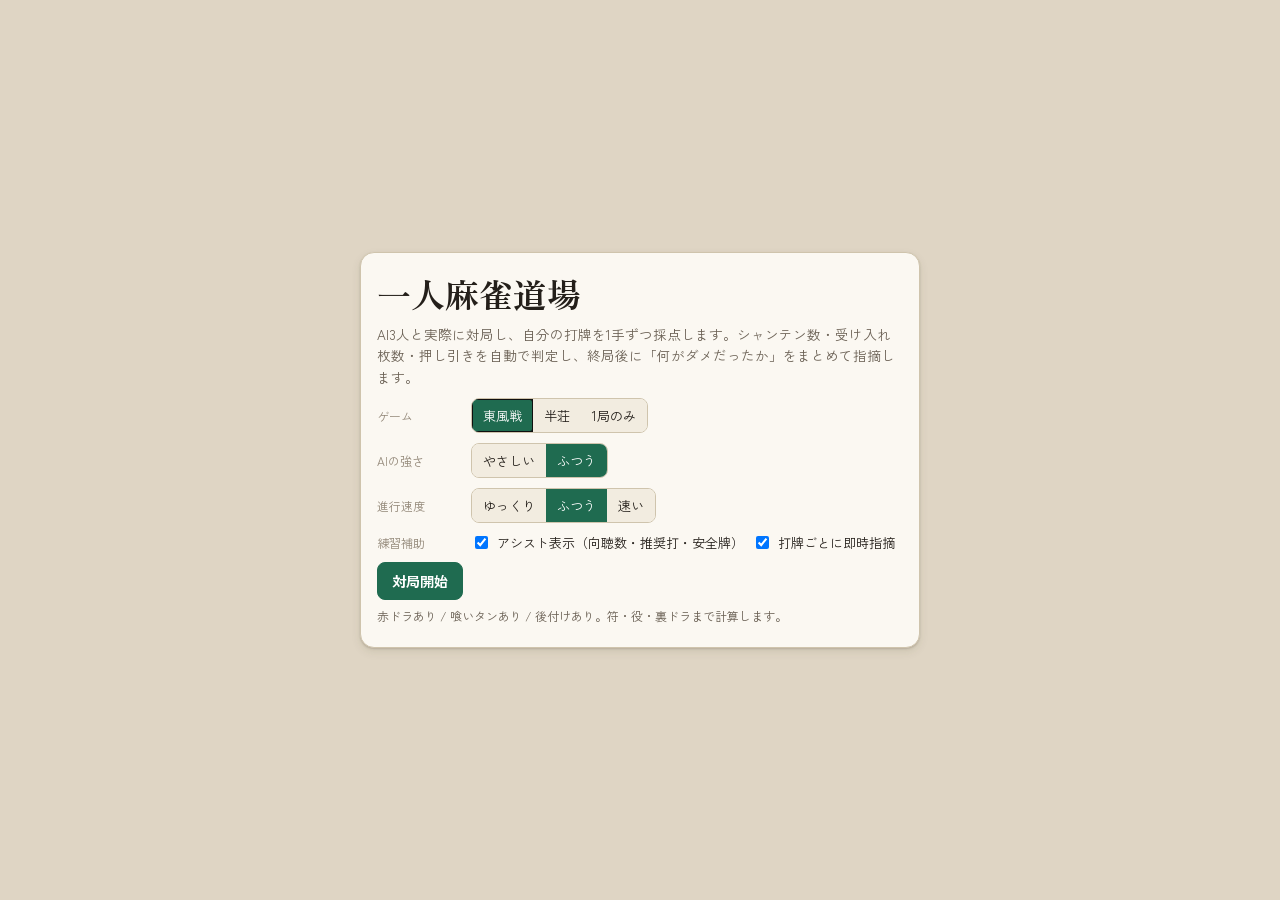
==== local.html @ 5843764d "一人麻雀道場: AI対局+打牌検討アプリを追加 AI3人と四人麻雀を打ち、1手ごとに打牌を採点して終局後に指摘する練習アプリ。  エンジン - src/core.js: シャンテン数(スート別分解表の" ====
<!doctype html>
<html lang="ja">
<head>
<meta charset="utf-8">
<meta name="viewport" content="width=device-width,initial-scale=1,viewport-fit=cover">
<style>:root{color-scheme:light;padding-top:env(safe-area-inset-top,0px);padding-bottom:env(safe-area-inset-bottom,0px)}body{margin:0;font-family:system-ui;font-size:14px}img{max-width:100%}[hidden]{display:none!important}</style>
<title>一人麻雀道場</title>
<meta name="claude:viewport-fit-sides" content="cover">
<link rel="preconnect" href="https://fonts.gstatic.com" crossorigin>
<link rel="stylesheet" href="https://fonts.googleapis.com/css2?family=Zen+Old+Mincho:wght@500;600;700&family=Zen+Kaku+Gothic+New:wght@400;500;700&display=swap">
<link rel="stylesheet" href="style.css">
</head>
<body>

<div id="app"></div>

<script src="src/core.js"></script>
<script src="src/score.js"></script>
<script src="src/game.js"></script>
<script src="src/ai.js"></script>
<script src="src/review.js"></script>
<script src="ui.js"></script>
</body>
</html>
---- style.css ----
/* レイアウト: 上から 情報バー / 他家3人の河 / 自分の河 / 手牌 / 操作バー。検討画面は全面オーバーレイ */
:root {
  --bg: #e7dfd1;           /* 白木の卓 */
  --bg-2: #ddd3c1;
  --surface: #fbf8f2;
  --surface-2: #f2ece0;
  --line: #cfc4ad;
  --ink: #241f1a;
  --ink-2: #6a6054;
  --ink-3: #94897a;
  --accent: #1f6b50;       /* 深緑 */
  --accent-soft: #d8e8e0;
  --riichi: #b5302a;       /* 朱 */
  --gold: #9a6d22;
  --warn: #c08a1e;
  --tile-face: #fbf7ec;
  --tile-face-2: #eee7d6;
  --tile-edge: #cdc3ab;
  --tile-ink: #2a2622;
  --tile-pin: #1c5b86;
  --tile-sou: #1f6b50;
  --tile-red: #c0392b;
  --back: #2a6b56;
  --back-2: #1d5343;
  --shadow: 0 1px 2px rgba(60, 48, 30, .18), 0 4px 10px rgba(60, 48, 30, .1);
  --font-display: "Zen Old Mincho", "Hiragino Mincho ProN", "Yu Mincho", serif;
  --font-body: "Zen Kaku Gothic New", "Hiragino Sans", "Noto Sans JP", system-ui, sans-serif;
  --r: 10px;
}

@media (prefers-color-scheme: dark) {
  :root:not([data-theme="light"]) {
    --bg: #0f1f1a;         /* 緑の羅紗 */
    --bg-2: #0a1713;
    --surface: #17302a;
    --surface-2: #1e3a33;
    --line: #2d4d44;
    --ink: #ece7dc;
    --ink-2: #a8b5ad;
    --ink-3: #7d8c84;
    --accent: #58c197;
    --accent-soft: #1d4438;
    --riichi: #ef6a5c;
    --gold: #d8a85c;
    --warn: #e0b154;
    --tile-face: #f4efe2;
    --tile-face-2: #e2dac6;
    --tile-edge: #b5ac96;
    --back: #2c7a61;
    --back-2: #1b4d3e;
    --shadow: 0 1px 2px rgba(0, 0, 0, .35), 0 6px 14px rgba(0, 0, 0, .25);
    color-scheme: dark;
  }
}
:root[data-theme="dark"] {
  --bg: #0f1f1a;
  --bg-2: #0a1713;
  --surface: #17302a;
  --surface-2: #1e3a33;
  --line: #2d4d44;
  --ink: #ece7dc;
  --ink-2: #a8b5ad;
  --ink-3: #7d8c84;
  --accent: #58c197;
  --accent-soft: #1d4438;
  --riichi: #ef6a5c;
  --gold: #d8a85c;
  --warn: #e0b154;
  --tile-face: #f4efe2;
  --tile-face-2: #e2dac6;
  --tile-edge: #b5ac96;
  --back: #2c7a61;
  --back-2: #1b4d3e;
  --shadow: 0 1px 2px rgba(0, 0, 0, .35), 0 6px 14px rgba(0, 0, 0, .25);
  color-scheme: dark;
}

* { box-sizing: border-box; }
html, body { height: 100%; }
body {
  margin: 0;
  background: var(--bg);
  color: var(--ink);
  font-family: var(--font-body);
  -webkit-text-size-adjust: 100%;
  overscroll-behavior: none;
}
button { font: inherit; color: inherit; }

#app {
  min-height: 100%;
  display: flex;
  flex-direction: column;
  gap: 6px;
  padding-left: max(10px, env(safe-area-inset-left, 0px));
  padding-right: max(10px, env(safe-area-inset-right, 0px));
  padding-block: 8px;
  max-width: 1040px;
  margin: 0 auto;
}

/* ---------- 牌 ---------- */
.tile {
  --tw: 30px;
  position: relative;
  display: inline-flex;
  flex-direction: column;
  align-items: center;
  justify-content: center;
  width: var(--tw);
  height: calc(var(--tw) * 1.38);
  flex: 0 0 auto;
  background: linear-gradient(170deg, var(--tile-face) 0 62%, var(--tile-face-2));
  border: 1px solid var(--tile-edge);
  border-bottom-width: 2px;
  border-radius: calc(var(--tw) * .14);
  color: var(--tile-ink);
  font-family: var(--font-body);
  line-height: 1;
  user-select: none;
  box-shadow: 0 1px 1px rgba(0, 0, 0, .14);
}
.tile b {
  font-size: calc(var(--tw) * .56);
  font-weight: 700;
  font-variant-numeric: tabular-nums;
}
.tile i {
  font-style: normal;
  font-size: calc(var(--tw) * .36);
  margin-top: 1px;
  opacity: .9;
}
.tile.s-p b, .tile.s-p i { color: var(--tile-pin); }
.tile.s-s b, .tile.s-s i { color: var(--tile-sou); }
.tile.honor b { font-size: calc(var(--tw) * .62); font-family: var(--font-display); }
.tile.honor i { display: none; }
.tile.dragon-haku b { color: #4a4f6b; }
.tile.dragon-hatsu b { color: var(--tile-sou); }
.tile.dragon-chun b { color: var(--tile-red); }
.tile.red b { color: var(--tile-red); }
.tile.red { background: linear-gradient(170deg, #fff6f2 0 60%, #f6e3d9); }
.tile.back {
  background: linear-gradient(165deg, var(--back) 0 60%, var(--back-2));
  border-color: rgba(0, 0, 0, .25);
}
.tile.back b, .tile.back i { display: none; }
.tile.sideways { transform: translateY(calc(var(--tw) * .19)) rotate(90deg); margin-inline: calc(var(--tw) * .23); }
.tile.dim { opacity: .42; }
.tile.tsumogiri::after {
  content: ""; position: absolute; inset: auto 2px 2px 2px; height: 2px;
  background: var(--ink-3); border-radius: 2px; opacity: .5;
}
.tile.just { outline: 2px solid var(--warn); outline-offset: 1px; }
.tile.marked { outline: 2px solid var(--accent); outline-offset: 1px; }
.tile.ron-tile { outline: 2px solid var(--riichi); outline-offset: 1px; }

/* ---------- 情報バー ---------- */
.topbar {
  display: flex; align-items: center; gap: 8px; flex-wrap: wrap;
  background: var(--surface); border: 1px solid var(--line); border-radius: var(--r);
  padding: 6px 10px; box-shadow: var(--shadow);
}
.round {
  font-family: var(--font-display); font-size: 17px; font-weight: 600; letter-spacing: .02em;
}
.chip {
  font-size: 11px; color: var(--ink-2); background: var(--surface-2);
  border: 1px solid var(--line); border-radius: 999px; padding: 2px 8px;
  white-space: nowrap;
}
.chip.warn { color: var(--riichi); border-color: color-mix(in srgb, var(--riichi) 40%, var(--line)); }
.dora-box { display: flex; align-items: center; gap: 4px; }
.dora-box .tile { --tw: 22px; }
.topbar .spacer { flex: 1 1 auto; }
.icon-btn {
  background: var(--surface-2); border: 1px solid var(--line); border-radius: 8px;
  padding: 4px 9px; font-size: 12px; cursor: pointer;
}
.icon-btn[aria-pressed="true"] { background: var(--accent); color: #fff; border-color: var(--accent); }
.icon-btn:focus-visible, .btn:focus-visible, .tile-btn:focus-visible { outline: 2px solid var(--accent); outline-offset: 2px; }

/* ---------- 他家 ---------- */
.opponents { display: grid; gap: 6px; grid-template-columns: repeat(3, 1fr); }
.seat {
  background: var(--surface); border: 1px solid var(--line); border-radius: var(--r);
  padding: 6px 8px; min-width: 0; display: flex; flex-direction: column; gap: 4px;
}
.seat.active { border-color: var(--accent); box-shadow: 0 0 0 1px var(--accent) inset; }
.seat-head { display: flex; align-items: baseline; gap: 6px; font-size: 12px; min-width: 0; }
.seat-name { font-weight: 600; white-space: nowrap; }
.seat-wind { font-family: var(--font-display); color: var(--accent); }
.seat-score { margin-left: auto; font-variant-numeric: tabular-nums; color: var(--ink-2); }
.riichi-badge {
  background: var(--riichi); color: #fff; font-size: 10px; padding: 1px 5px; border-radius: 4px;
}
.river { display: flex; flex-wrap: wrap; align-items: flex-end; gap: 2px; min-height: 28px; }
.river .tile { --tw: 20px; }
.melds { display: flex; gap: 6px; flex-wrap: wrap; }
.meld { display: flex; align-items: flex-end; gap: 1px; }
.meld .tile { --tw: 19px; }
.hand-backs { display: flex; gap: 1px; }
.hand-backs .tile { --tw: 14px; }

/* ---------- 卓 ---------- */
.table {
  flex: 1 1 auto; min-height: 0;
  background-image: radial-gradient(ellipse at 50% 42%, color-mix(in srgb, var(--surface) 22%, transparent), transparent 62%);
  display: flex; flex-direction: column; gap: 6px;
  background: var(--bg-2); border: 1px solid var(--line); border-radius: 12px; padding: 7px;
}
.center-row { display: flex; gap: 6px; align-items: flex-start; flex-wrap: wrap; flex: 0 0 auto; }
.my-river { display: flex; flex-direction: column; min-height: 104px; }
.my-river .river { align-content: flex-start; }
.my-river {
  flex: 1 1 320px; min-width: 0;
  background: var(--surface); border: 1px solid var(--line); border-radius: var(--r); padding: 6px 8px;
}
.my-river .river .tile { --tw: 22px; }
.assist-box {
  flex: 0 1 230px; min-width: 0;
  background: var(--surface); border: 1px solid var(--line); border-radius: var(--r);
  padding: 6px 8px; font-size: 12px; color: var(--ink-2); display: flex; flex-direction: column; gap: 3px;
}
.assist-box b { color: var(--ink); font-variant-numeric: tabular-nums; }
.assist-box .lbl { font-size: 10px; letter-spacing: .08em; color: var(--ink-3); text-transform: uppercase; }

/* ---------- 卓中央 ---------- */
.felt-center { flex: 1 1 auto; min-height: 0; display: flex; align-items: center; justify-content: center; padding: 8px 0; }
.compass {
  display: grid; grid-template-columns: repeat(3, minmax(72px, 110px)); gap: 4px 10px;
  align-items: center; justify-items: center;
  background: var(--surface); border: 1px solid var(--line); border-radius: 14px;
  padding: 10px 16px; box-shadow: var(--shadow);
}
.pscore { text-align: center; font-size: 13px; font-variant-numeric: tabular-nums; position: relative; }
.pscore .w { font-family: var(--font-display); color: var(--accent); margin-right: 3px; font-size: 15px; }
.pscore.dealer .w::after { content: "親"; font-size: 9px; vertical-align: super; color: var(--gold); }
.pscore .nm { font-size: 10px; color: var(--ink-3); }
.pscore .stick { height: 3px; border-radius: 2px; background: var(--riichi); margin: 3px auto 0; width: 70%; }
.c-center { text-align: center; }
.c-round { font-family: var(--font-display); font-size: 17px; }
.c-sub { font-size: 10.5px; color: var(--ink-3); }

/* ---------- 自分の手牌 ---------- */
.handzone {
  margin-top: auto;
  background: var(--surface); border: 1px solid var(--line); border-radius: var(--r);
  padding: 8px; box-shadow: var(--shadow);
  display: flex; flex-direction: column; gap: 8px;
}
.my-melds { display: flex; gap: 8px; flex-wrap: wrap; justify-content: flex-end; }
.hand-row { display: flex; align-items: flex-end; gap: 3px; flex-wrap: wrap; }
.hand-row .tile { --tw: 34px; }
.hand-row .gap { width: 10px; }
.tile-btn { background: none; border: 0; padding: 0; cursor: default; position: relative; }
.tile-btn.clickable { cursor: pointer; }
.tile-btn.clickable:hover .tile, .tile-btn.clickable:focus-visible .tile { transform: translateY(-5px); }
.tile-btn .tile { transition: transform .12s ease; }
.tile-btn .badge {
  position: absolute; top: -5px; left: 50%; transform: translateX(-50%);
  font-size: 9px; padding: 0 3px; border-radius: 4px; background: var(--accent); color: #fff;
  white-space: nowrap;
}
.tile-btn .badge.safe { background: var(--accent); }
.tile-btn .badge.danger { background: var(--riichi); }
.tile-btn .badge.rec { background: var(--gold); }

/* ---------- 操作バー ---------- */
.actionbar { display: flex; gap: 6px; align-items: center; flex-wrap: wrap; min-height: 38px; }
.btn {
  background: var(--surface-2); border: 1px solid var(--line); border-radius: 8px;
  padding: 8px 14px; font-weight: 600; font-size: 14px; cursor: pointer;
}
.btn:hover { background: var(--accent-soft); }
.btn.primary { background: var(--accent); border-color: var(--accent); color: #fff; }
.btn.danger { background: var(--riichi); border-color: var(--riichi); color: #fff; }
.btn.ghost { background: transparent; }
.hint { font-size: 12px; color: var(--ink-2); }

/* ---------- 即時フィードバック ---------- */
.feedback {
  font-size: 12.5px; line-height: 1.45; border-radius: 8px; padding: 6px 10px;
  border: 1px solid var(--line); background: var(--surface-2); flex: 1 1 240px; min-width: 0;
}
.feedback.good { border-color: var(--accent); background: var(--accent-soft); }
.feedback.mid { border-color: var(--warn); background: color-mix(in srgb, var(--warn) 16%, var(--surface)); }
.feedback.bad { border-color: var(--riichi); background: color-mix(in srgb, var(--riichi) 14%, var(--surface)); }
.feedback .tag { font-weight: 700; margin-right: 4px; }

/* ---------- オーバーレイ ---------- */
.overlay {
  position: fixed; inset: 0; z-index: 40;
  background: color-mix(in srgb, var(--bg-2) 82%, transparent);
  display: flex; align-items: center; justify-content: center;
  padding: max(12px, env(safe-area-inset-left, 0px)) max(12px, env(safe-area-inset-right, 0px));
  overflow: auto;
}
.panel {
  background: var(--surface); border: 1px solid var(--line); border-radius: 14px;
  box-shadow: var(--shadow); padding: 16px; width: 100%; max-width: 560px;
  max-height: 100%; overflow: auto;
}
.panel.wide { max-width: 820px; }
.panel h2 {
  font-family: var(--font-display); font-size: 20px; margin: 0 0 4px;
  text-wrap: balance;
}
.panel h3 { font-size: 13px; letter-spacing: .06em; color: var(--ink-3); margin: 14px 0 6px; text-transform: uppercase; }
.panel p { margin: 6px 0; line-height: 1.6; }
.result-hand { display: flex; gap: 3px; flex-wrap: wrap; align-items: flex-end; margin: 8px 0; }
.result-hand .tile { --tw: 28px; }
.yaku-list { display: flex; flex-direction: column; gap: 2px; font-size: 13px; }
.yaku-list .row { display: flex; justify-content: space-between; border-bottom: 1px dashed var(--line); padding: 2px 0; }
.pts { font-family: var(--font-display); font-size: 26px; line-height: 1.25; margin-top: 10px; font-variant-numeric: tabular-nums; }
.pts small { font-family: var(--font-body); font-size: 12px; color: var(--ink-2); margin-left: 6px; }
.score-table { width: 100%; font-size: 13px; border-collapse: collapse; font-variant-numeric: tabular-nums; }
.score-table th, .score-table td { text-align: right; padding: 4px 6px; border-bottom: 1px solid var(--line); }
.score-table th:first-child, .score-table td:first-child { text-align: left; }
.delta-plus { color: var(--accent); }
.delta-minus { color: var(--riichi); }

/* ---------- 検討レポート ---------- */
.stat-grid { display: grid; grid-template-columns: repeat(auto-fit, minmax(110px, 1fr)); gap: 8px; }
.stat {
  background: var(--surface-2); border: 1px solid var(--line); border-radius: 10px; padding: 8px 10px;
}
.stat .k { font-size: 10.5px; color: var(--ink-3); letter-spacing: .06em; }
.stat .v { font-family: var(--font-display); font-size: 22px; font-variant-numeric: tabular-nums; }
.stat .v small { font-size: 12px; color: var(--ink-2); font-family: var(--font-body); }
.advice { display: flex; flex-direction: column; gap: 6px; }
.advice li { line-height: 1.6; }
.mistake {
  border: 1px solid var(--line); border-left-width: 4px; border-radius: 8px;
  padding: 8px 10px; margin-bottom: 8px; background: var(--surface-2);
}
.mistake.high { border-left-color: var(--riichi); }
.mistake.mid { border-left-color: var(--warn); }
.mistake.low { border-left-color: var(--ink-3); }
.mistake .mhead { display: flex; gap: 8px; align-items: baseline; font-size: 12px; color: var(--ink-2); flex-wrap: wrap; }
.mistake .sev { font-weight: 700; }
.mistake.high .sev { color: var(--riichi); }
.mistake.mid .sev { color: var(--warn); }
.mistake .cmt { font-size: 13px; line-height: 1.6; margin-top: 4px; }
.mistake .hand-view { display: flex; gap: 2px; flex-wrap: wrap; margin-top: 6px; align-items: flex-end; }
.mistake .hand-view .tile { --tw: 22px; }
.legend { font-size: 11px; color: var(--ink-3); display: flex; gap: 10px; flex-wrap: wrap; margin-top: 4px; }
.legend span::before { content: "■"; margin-right: 3px; }
.legend .l-bad::before { color: var(--riichi); }
.legend .l-rec::before { color: var(--gold); }

/* ---------- 開始画面 ---------- */
.start h1 {
  font-family: var(--font-display); font-size: clamp(24px, 6vw, 34px); margin: 0 0 2px; text-wrap: balance;
}
.start .sub { color: var(--ink-2); font-size: 13.5px; line-height: 1.6; }
.optrow { display: flex; gap: 8px; align-items: center; flex-wrap: wrap; margin: 10px 0; }
.optrow .lab { font-size: 12px; color: var(--ink-3); width: 86px; flex: 0 0 auto; }
.seg { display: flex; border: 1px solid var(--line); border-radius: 8px; overflow: hidden; }
.seg button { background: var(--surface-2); border: 0; padding: 7px 11px; font-size: 13px; cursor: pointer; }
.seg button[aria-pressed="true"] { background: var(--accent); color: #fff; }
.toggle { display: flex; align-items: center; gap: 6px; font-size: 13px; }

/* ---------- 狭い画面 ---------- */
@media (max-width: 720px) {
  .felt-center { display: none; }
  .opponents { grid-template-columns: 1fr; }
  .seat { flex-direction: row; align-items: center; gap: 8px; flex-wrap: wrap; }
  .seat-head { flex: 0 0 100%; }
  .river .tile { --tw: 18px; }
  .hand-row .tile { --tw: 30px; }
  .assist-box { flex: 1 1 100%; }
}
@media (max-width: 420px) {
  .hand-row .tile { --tw: 27px; }
  .btn { padding: 7px 11px; font-size: 13px; }
}
@media (prefers-reduced-motion: reduce) {
  .tile-btn .tile { transition: none; }
}
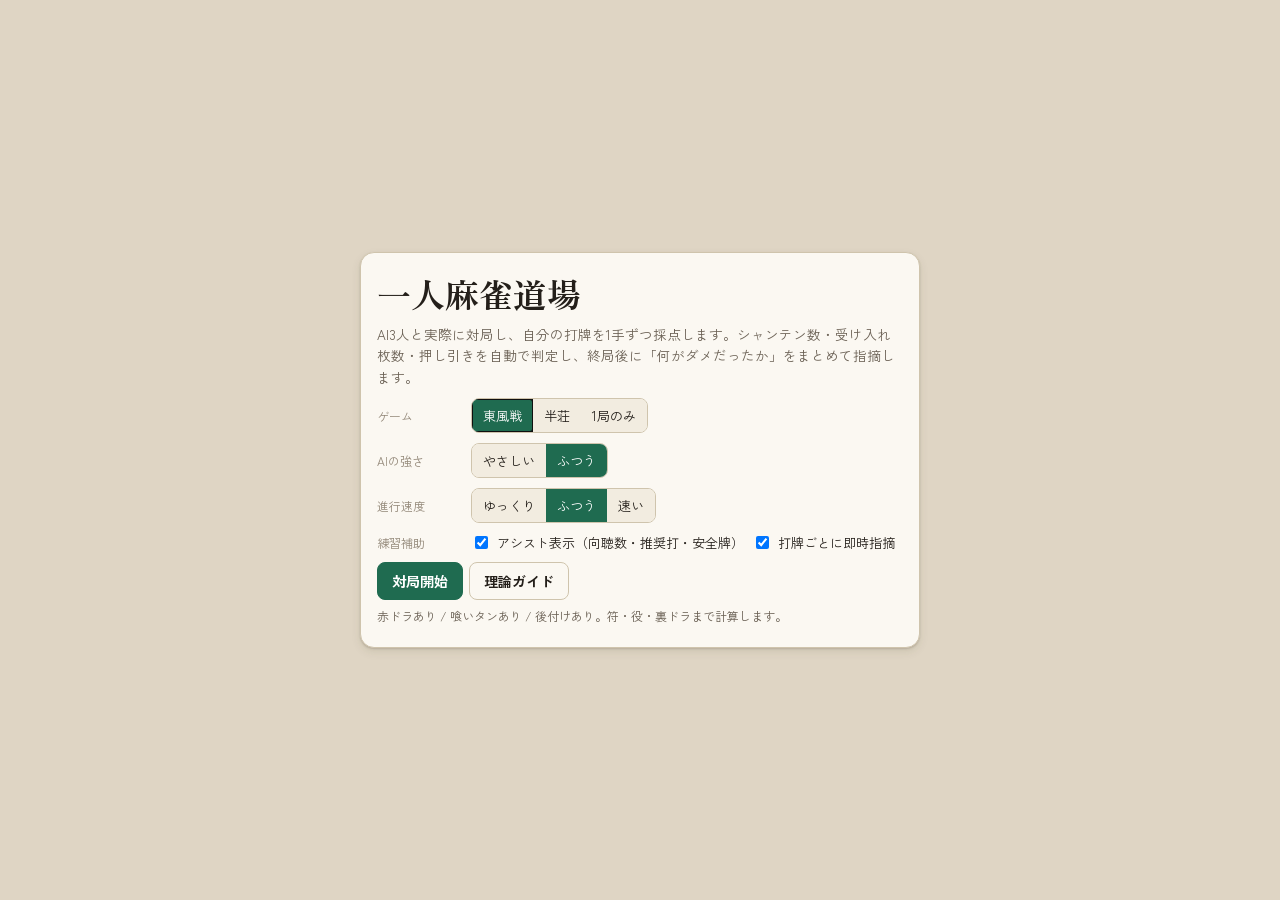
==== commit 9bc4afdf: "検討エンジンを戦術資料「麻雀の上達法と必須スキル」の基準に準拠させる 判定ロジックを資料の統計的基準で全面的に作り替えた。  追加 - src/theory.js: 基準の構造化データ。押し引きの許容" ====
--- a/local.html
+++ b/local.html
@@ -16,6 +16,8 @@
 
 <script src="src/core.js"></script>
 <script src="src/score.js"></script>
+<script src="src/theory.js"></script>
+<script src="src/danger.js"></script>
 <script src="src/game.js"></script>
 <script src="src/ai.js"></script>
 <script src="src/review.js"></script>
--- a/style.css
+++ b/style.css
@@ -378,3 +378,28 @@
 @media (prefers-reduced-motion: reduce) {
   .tile-btn .tile { transition: none; }
 }
+
+/* ---------- 理論ガイド / 優先度 ---------- */
+.tabs { display: flex; gap: 4px; flex-wrap: wrap; margin: 10px 0 6px; }
+.tab {
+  background: var(--surface-2); border: 1px solid var(--line); border-radius: 999px;
+  padding: 5px 11px; font-size: 12px; cursor: pointer;
+}
+.tab[aria-pressed="true"] { background: var(--accent); color: #fff; border-color: var(--accent); }
+.theory-body p { font-size: 13.5px; line-height: 1.75; }
+.theory-body { max-width: 68ch; }
+.danger-table th, .danger-table td { text-align: left; }
+.danger-table th:last-child, .danger-table td:last-child { text-align: right; white-space: nowrap; }
+.danger-table td:first-child, .danger-table th:first-child { width: 4em; white-space: nowrap; }
+.phase-box {
+  background: var(--surface-2); border: 1px solid var(--line); border-left: 4px solid var(--accent);
+  border-radius: 8px; padding: 8px 10px; margin: 8px 0; font-size: 13px; line-height: 1.6;
+}
+.phase-box .lbl { font-size: 10px; letter-spacing: .08em; color: var(--ink-3); }
+.mistake .pri {
+  margin-left: auto; font-size: 10.5px; padding: 1px 6px; border-radius: 999px;
+  background: var(--surface); border: 1px solid var(--line); color: var(--ink-3);
+}
+.mistake .pri.p1 { color: var(--riichi); border-color: color-mix(in srgb, var(--riichi) 45%, var(--line)); }
+.mistake .pri.p2 { color: var(--warn); border-color: color-mix(in srgb, var(--warn) 45%, var(--line)); }
+.advice li b { color: var(--ink); }
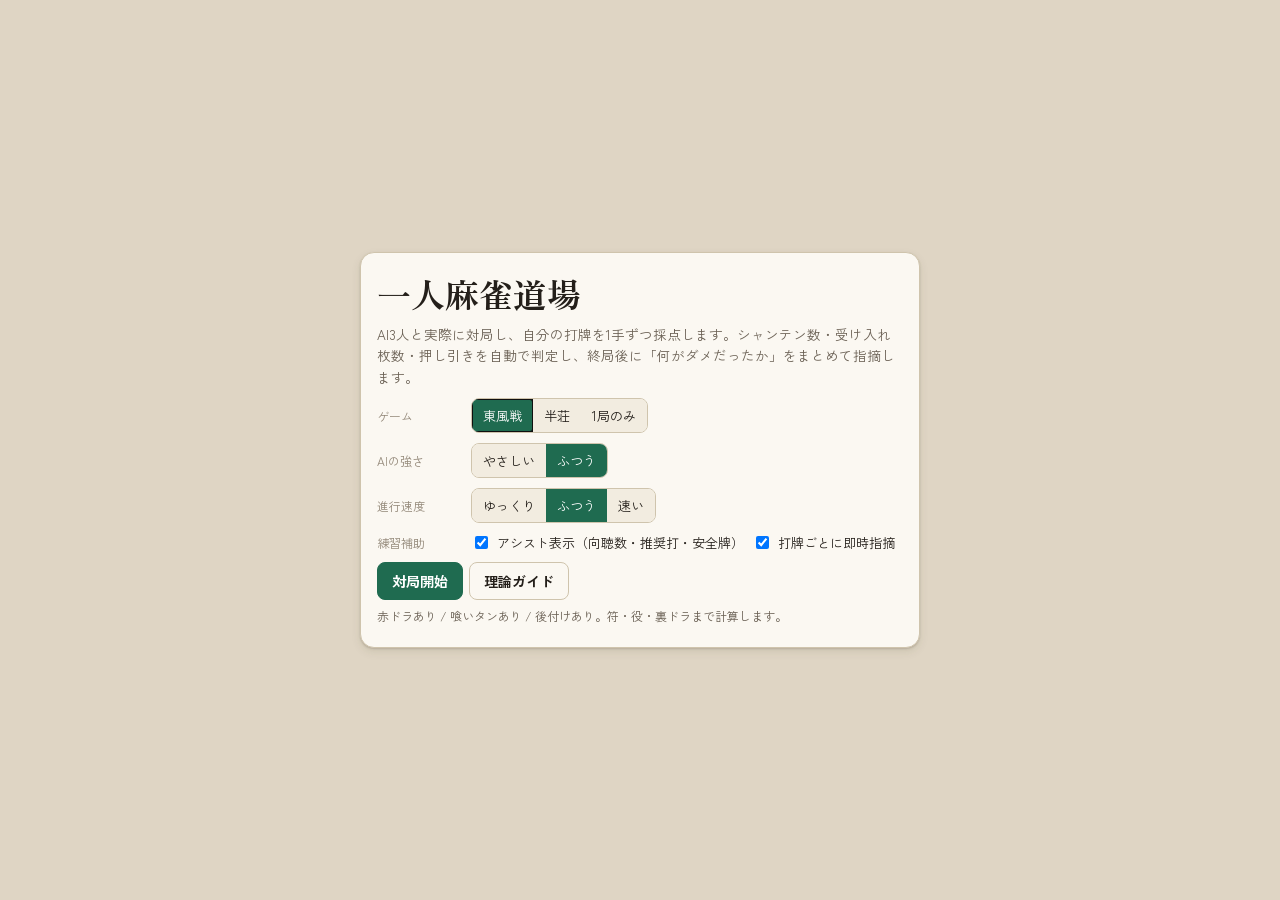
==== commit e39e19f2: "牌の絵柄をSVGで描き起こし、卓レイアウトを実際の雀卓と同じ配置に - src/tiles.js: 34種の牌をSVGで描画。萬子は漢数字＋萬(5萬は伍萬)、筒子は丸、   索子は竹、1索は鳥、字牌は" ====
--- a/local.html
+++ b/local.html
@@ -15,6 +15,7 @@
 <div id="app"></div>
 
 <script src="src/core.js"></script>
+<script src="src/tiles.js"></script>
 <script src="src/score.js"></script>
 <script src="src/theory.js"></script>
 <script src="src/danger.js"></script>
--- a/style.css
+++ b/style.css
@@ -115,36 +115,18 @@
   border-bottom-width: 2px;
   border-radius: calc(var(--tw) * .14);
   color: var(--tile-ink);
-  font-family: var(--font-body);
   line-height: 1;
+  overflow: hidden;
   user-select: none;
   box-shadow: 0 1px 1px rgba(0, 0, 0, .14);
 }
-.tile b {
-  font-size: calc(var(--tw) * .56);
-  font-weight: 700;
-  font-variant-numeric: tabular-nums;
-}
-.tile i {
-  font-style: normal;
-  font-size: calc(var(--tw) * .36);
-  margin-top: 1px;
-  opacity: .9;
-}
-.tile.s-p b, .tile.s-p i { color: var(--tile-pin); }
-.tile.s-s b, .tile.s-s i { color: var(--tile-sou); }
-.tile.honor b { font-size: calc(var(--tw) * .62); font-family: var(--font-display); }
-.tile.honor i { display: none; }
-.tile.dragon-haku b { color: #4a4f6b; }
-.tile.dragon-hatsu b { color: var(--tile-sou); }
-.tile.dragon-chun b { color: var(--tile-red); }
-.tile.red b { color: var(--tile-red); }
-.tile.red { background: linear-gradient(170deg, #fff6f2 0 60%, #f6e3d9); }
+.tile svg { width: 100%; height: 100%; display: block; }
+.tile.red { background: linear-gradient(170deg, #fff4ef 0 60%, #f7e2d8); }
 .tile.back {
   background: linear-gradient(165deg, var(--back) 0 60%, var(--back-2));
   border-color: rgba(0, 0, 0, .25);
 }
-.tile.back b, .tile.back i { display: none; }
+.tile.back svg { display: none; }
 .tile.sideways { transform: translateY(calc(var(--tw) * .19)) rotate(90deg); margin-inline: calc(var(--tw) * .23); }
 .tile.dim { opacity: .42; }
 .tile.tsumogiri::after {
@@ -180,58 +162,90 @@
 .icon-btn[aria-pressed="true"] { background: var(--accent); color: #fff; border-color: var(--accent); }
 .icon-btn:focus-visible, .btn:focus-visible, .tile-btn:focus-visible { outline: 2px solid var(--accent); outline-offset: 2px; }
 
-/* ---------- 他家 ---------- */
-.opponents { display: grid; gap: 6px; grid-template-columns: repeat(3, 1fr); }
-.seat {
-  background: var(--surface); border: 1px solid var(--line); border-radius: var(--r);
-  padding: 6px 8px; min-width: 0; display: flex; flex-direction: column; gap: 4px;
-}
-.seat.active { border-color: var(--accent); box-shadow: 0 0 0 1px var(--accent) inset; }
-.seat-head { display: flex; align-items: baseline; gap: 6px; font-size: 12px; min-width: 0; }
-.seat-name { font-weight: 600; white-space: nowrap; }
-.seat-wind { font-family: var(--font-display); color: var(--accent); }
-.seat-score { margin-left: auto; font-variant-numeric: tabular-nums; color: var(--ink-2); }
-.riichi-badge {
-  background: var(--riichi); color: #fff; font-size: 10px; padding: 1px 5px; border-radius: 4px;
-}
-.river { display: flex; flex-wrap: wrap; align-items: flex-end; gap: 2px; min-height: 28px; }
-.river .tile { --tw: 20px; }
-.melds { display: flex; gap: 6px; flex-wrap: wrap; }
-.meld { display: flex; align-items: flex-end; gap: 1px; }
-.meld .tile { --tw: 19px; }
-.hand-backs { display: flex; gap: 1px; }
-.hand-backs .tile { --tw: 14px; }
-
 /* ---------- 卓 ---------- */
 .table {
   flex: 1 1 auto; min-height: 0;
-  background-image: radial-gradient(ellipse at 50% 42%, color-mix(in srgb, var(--surface) 22%, transparent), transparent 62%);
-  display: flex; flex-direction: column; gap: 6px;
-  background: var(--bg-2); border: 1px solid var(--line); border-radius: 12px; padding: 7px;
-}
-.center-row { display: flex; gap: 6px; align-items: flex-start; flex-wrap: wrap; flex: 0 0 auto; }
-.my-river { display: flex; flex-direction: column; min-height: 104px; }
-.my-river .river { align-content: flex-start; }
-.my-river {
-  flex: 1 1 320px; min-width: 0;
-  background: var(--surface); border: 1px solid var(--line); border-radius: var(--r); padding: 6px 8px;
-}
-.my-river .river .tile { --tw: 22px; }
+  display: flex; flex-direction: column;
+  background: var(--bg-2);
+  background-image: radial-gradient(ellipse at 50% 46%, color-mix(in srgb, var(--surface) 18%, transparent), transparent 64%);
+  border: 1px solid var(--line); border-radius: 14px; padding: 8px;
+}
+.table-grid {
+  --rtw: 21px;                                   /* 河の牌サイズ */
+  --rgap: 2px;
+  --rw: calc(var(--rtw) * 6 + var(--rgap) * 6);  /* 河の横幅(6枚で折返し) */
+  --rh: calc((var(--rtw) * 1.38 + var(--rgap)) * var(--rows, 3));
+  flex: 1 1 auto;
+  min-height: 0;
+  display: grid;
+  grid-template-columns: auto minmax(0, 1fr) auto;
+  grid-template-rows: auto minmax(0, 1fr) auto;
+  gap: 6px 8px;
+  align-items: center;
+  justify-items: center;
+}
+.seat-cell {
+  display: flex; flex-direction: column; align-items: center; gap: 3px; min-width: 0;
+}
+.seat-cell.top { grid-area: 1 / 2 / 2 / 3; }
+.seat-cell.left { grid-area: 2 / 1 / 3 / 2; }
+.seat-cell.right { grid-area: 2 / 3 / 3 / 4; }
+.seat-cell.bottom { grid-area: 3 / 2 / 4 / 3; }
+.compass-cell { grid-area: 2 / 2 / 3 / 3; }
+.seat-cell.bottom { flex-direction: column-reverse; }
+
+.seat-head {
+  display: flex; align-items: baseline; gap: 5px; font-size: 11.5px;
+  white-space: nowrap; color: var(--ink-2);
+}
+.seat-name { font-weight: 600; color: var(--ink); }
+.seat-wind { font-family: var(--font-display); color: var(--accent); font-size: 14px; }
+.oya-mark {
+  font-size: 9px; color: #fff; background: var(--gold); border-radius: 3px; padding: 0 3px;
+}
+.seat-score { font-variant-numeric: tabular-nums; }
+.riichi-badge { background: var(--riichi); color: #fff; font-size: 9.5px; padding: 1px 4px; border-radius: 4px; }
+.seat-cell.is-riichi .seat-name { color: var(--riichi); }
+
+.melds { display: flex; gap: 5px; flex-wrap: wrap; justify-content: center; max-width: 100%; }
+.meld { display: flex; align-items: flex-end; gap: 1px; }
+.meld .tile { --tw: 16px; }
+.seat-cell.left .melds, .seat-cell.right .melds { max-width: var(--rh); }
+
+.river { display: flex; flex-wrap: wrap; align-items: flex-end; gap: var(--rgap, 2px); }
+.river-box.r90 > .river, .river-box.r270 > .river, .river-box.r180 > .river { flex-wrap: wrap-reverse; }
+.river .tile { --tw: var(--rtw, 21px); }
+.river-box { position: relative; --rows: 3; }
+.river-box > .river {
+  position: absolute; top: 50%; left: 50%; width: var(--rw); transform-origin: center;
+}
+.river-box.r0 > .river { transform: translate(-50%, -50%); }
+.river-box.r180 > .river { transform: translate(-50%, -50%) rotate(180deg); }
+.river-box.r90 > .river { transform: translate(-50%, -50%) rotate(90deg); }
+.river-box.r270 > .river { transform: translate(-50%, -50%) rotate(270deg); }
+.river-box.r0, .river-box.r180 { width: var(--rw); height: var(--rh); }
+.river-box.r90, .river-box.r270 { width: var(--rh); height: var(--rw); }
+
 .assist-box {
-  flex: 0 1 230px; min-width: 0;
   background: var(--surface); border: 1px solid var(--line); border-radius: var(--r);
-  padding: 6px 8px; font-size: 12px; color: var(--ink-2); display: flex; flex-direction: column; gap: 3px;
-}
+  padding: 6px 10px; font-size: 12px; color: var(--ink-2);
+  display: flex; flex-wrap: wrap; gap: 2px 16px; align-items: baseline;
+}
+.assist-box > div { min-width: 0; }
 .assist-box b { color: var(--ink); font-variant-numeric: tabular-nums; }
-.assist-box .lbl { font-size: 10px; letter-spacing: .08em; color: var(--ink-3); text-transform: uppercase; }
+.assist-box .lbl {
+  font-size: 10px; letter-spacing: .08em; color: var(--ink-3);
+  width: 100%; margin-top: 2px;
+}
+.assist-box .lbl:first-child { margin-top: 0; }
 
 /* ---------- 卓中央 ---------- */
-.felt-center { flex: 1 1 auto; min-height: 0; display: flex; align-items: center; justify-content: center; padding: 8px 0; }
+.felt-center { display: flex; align-items: center; justify-content: center; min-width: 0; }
 .compass {
-  display: grid; grid-template-columns: repeat(3, minmax(72px, 110px)); gap: 4px 10px;
+  display: grid; grid-template-columns: repeat(3, minmax(52px, 96px)); gap: 2px 6px;
   align-items: center; justify-items: center;
   background: var(--surface); border: 1px solid var(--line); border-radius: 14px;
-  padding: 10px 16px; box-shadow: var(--shadow);
+  padding: 8px 12px; box-shadow: var(--shadow);
 }
 .pscore { text-align: center; font-size: 13px; font-variant-numeric: tabular-nums; position: relative; }
 .pscore .w { font-family: var(--font-display); color: var(--accent); margin-right: 3px; font-size: 15px; }
@@ -249,7 +263,8 @@
   padding: 8px; box-shadow: var(--shadow);
   display: flex; flex-direction: column; gap: 8px;
 }
-.my-melds { display: flex; gap: 8px; flex-wrap: wrap; justify-content: flex-end; }
+.my-melds { display: flex; gap: 10px; flex-wrap: wrap; justify-content: flex-end; }
+.my-melds .tile { --tw: 24px; }
 .hand-row { display: flex; align-items: flex-end; gap: 3px; flex-wrap: wrap; }
 .hand-row .tile { --tw: 34px; }
 .hand-row .gap { width: 10px; }
@@ -362,18 +377,25 @@
 .toggle { display: flex; align-items: center; gap: 6px; font-size: 13px; }
 
 /* ---------- 狭い画面 ---------- */
-@media (max-width: 720px) {
-  .felt-center { display: none; }
-  .opponents { grid-template-columns: 1fr; }
-  .seat { flex-direction: row; align-items: center; gap: 8px; flex-wrap: wrap; }
-  .seat-head { flex: 0 0 100%; }
-  .river .tile { --tw: 18px; }
+@media (min-width: 1000px) {
+  .table-grid { --rtw: 26px; gap: 8px 12px; }
+  .meld .tile { --tw: 19px; }
+  .seat-head { font-size: 12.5px; }
+}
+@media (max-width: 760px) {
+  .table-grid { --rtw: 16px; gap: 4px; }
+  .compass { grid-template-columns: repeat(3, minmax(44px, 78px)); padding: 6px 8px; font-size: 11px; }
+  .c-round { font-size: 14px; }
+  .meld .tile { --tw: 13px; }
   .hand-row .tile { --tw: 30px; }
-  .assist-box { flex: 1 1 100%; }
-}
-@media (max-width: 420px) {
-  .hand-row .tile { --tw: 27px; }
+  .seat-head { font-size: 10.5px; gap: 4px; }
+}
+@media (max-width: 430px) {
+  .table-grid { --rtw: 14px; }
+  .hand-row .tile { --tw: 26px; }
   .btn { padding: 7px 11px; font-size: 13px; }
+  .pscore { font-size: 11px; }
+  .pscore .w { font-size: 13px; }
 }
 @media (prefers-reduced-motion: reduce) {
   .tile-btn .tile { transition: none; }
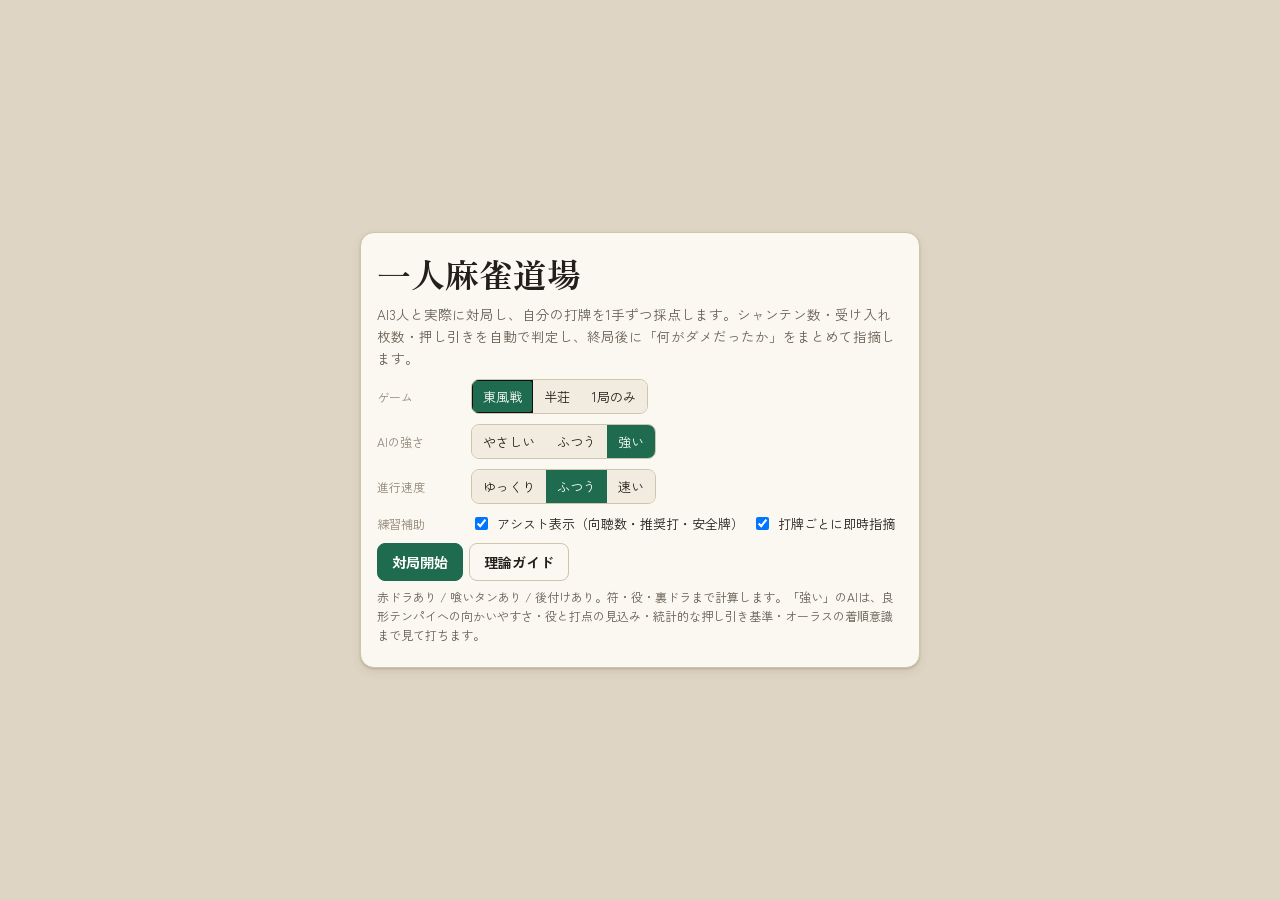
==== commit 60b50086: "推奨打牌を「麻雀の局の進め方と戦術」準拠のエンジンに置き換え src/discard.js を新設し、どの牌を切るかとその理由を資料の判断基準から決める。 推奨・検討・AIの3つが同じエンジンを使うの" ====
--- a/local.html
+++ b/local.html
@@ -19,6 +19,7 @@
 <script src="src/score.js"></script>
 <script src="src/theory.js"></script>
 <script src="src/danger.js"></script>
+<script src="src/discard.js"></script>
 <script src="src/game.js"></script>
 <script src="src/ai.js"></script>
 <script src="src/review.js"></script>
--- a/style.css
+++ b/style.css
@@ -20,8 +20,8 @@
   --tile-pin: #1c5b86;
   --tile-sou: #1f6b50;
   --tile-red: #c0392b;
-  --back: #2a6b56;
-  --back-2: #1d5343;
+  --back: #e7bd77;
+  --back-2: #cf9a44;
   --shadow: 0 1px 2px rgba(60, 48, 30, .18), 0 4px 10px rgba(60, 48, 30, .1);
   --font-display: "Zen Old Mincho", "Hiragino Mincho ProN", "Yu Mincho", serif;
   --font-body: "Zen Kaku Gothic New", "Hiragino Sans", "Noto Sans JP", system-ui, sans-serif;
@@ -46,8 +46,8 @@
     --tile-face: #f4efe2;
     --tile-face-2: #e2dac6;
     --tile-edge: #b5ac96;
-    --back: #2c7a61;
-    --back-2: #1b4d3e;
+    --back: #e0b36a;
+    --back-2: #c28e3b;
     --shadow: 0 1px 2px rgba(0, 0, 0, .35), 0 6px 14px rgba(0, 0, 0, .25);
     color-scheme: dark;
   }
@@ -69,8 +69,8 @@
   --tile-face: #f4efe2;
   --tile-face-2: #e2dac6;
   --tile-edge: #b5ac96;
-  --back: #2c7a61;
-  --back-2: #1b4d3e;
+  --back: #e0b36a;
+  --back-2: #c28e3b;
   --shadow: 0 1px 2px rgba(0, 0, 0, .35), 0 6px 14px rgba(0, 0, 0, .25);
   color-scheme: dark;
 }
@@ -88,6 +88,8 @@
 button { font: inherit; color: inherit; }
 
 #app {
+  --hand-overhead: 72px;   /* 手牌の両脇に必要な余白の合計 */
+  --hand-cap: 46px;        /* 牌の最大サイズ */
   min-height: 100%;
   display: flex;
   flex-direction: column;
@@ -120,7 +122,13 @@
   user-select: none;
   box-shadow: 0 1px 1px rgba(0, 0, 0, .14);
 }
-.tile svg { width: 100%; height: 100%; display: block; }
+.tile svg { position: absolute; left: 0; right: 0; top: 0; bottom: 13%; width: 100%; height: 87%; display: block; }
+.tile::after {                                   /* 牌の厚み(飴色の小口) */
+  content: ""; position: absolute; left: 0; right: 0; bottom: 0; height: 13%;
+  background: linear-gradient(#e9cd98, #d5b172);
+  border-top: 1px solid rgba(120, 92, 48, .3);
+}
+.tile.back::after { display: none; }
 .tile.red { background: linear-gradient(170deg, #fff4ef 0 60%, #f7e2d8); }
 .tile.back {
   background: linear-gradient(165deg, var(--back) 0 60%, var(--back-2));
@@ -187,16 +195,22 @@
 .seat-cell {
   display: flex; flex-direction: column; align-items: center; gap: 3px; min-width: 0;
 }
+.seat-inner { display: flex; flex-direction: column; align-items: center; gap: 3px; min-width: 0; }
+.seat-cell.left { flex-direction: row; align-items: center; }
+.seat-cell.right { flex-direction: row-reverse; align-items: center; }
+.seat-cell.bottom .seat-inner { flex-direction: column-reverse; }
 .seat-cell.top { grid-area: 1 / 2 / 2 / 3; }
 .seat-cell.left { grid-area: 2 / 1 / 3 / 2; }
 .seat-cell.right { grid-area: 2 / 3 / 3 / 4; }
 .seat-cell.bottom { grid-area: 3 / 2 / 4 / 3; }
 .compass-cell { grid-area: 2 / 2 / 3 / 3; }
-.seat-cell.bottom { flex-direction: column-reverse; }
 
 .seat-head {
   display: flex; align-items: baseline; gap: 5px; font-size: 11.5px;
   white-space: nowrap; color: var(--ink-2);
+}
+.seat-cell.left .seat-head, .seat-cell.right .seat-head {
+  flex-wrap: wrap; justify-content: center; max-width: var(--rw); gap: 3px;
 }
 .seat-name { font-weight: 600; color: var(--ink); }
 .seat-wind { font-family: var(--font-display); color: var(--accent); font-size: 14px; }
@@ -207,24 +221,36 @@
 .riichi-badge { background: var(--riichi); color: #fff; font-size: 9.5px; padding: 1px 4px; border-radius: 4px; }
 .seat-cell.is-riichi .seat-name { color: var(--riichi); }
 
-.melds { display: flex; gap: 5px; flex-wrap: wrap; justify-content: center; max-width: 100%; }
+.melds {
+  display: flex; gap: 7px; flex-wrap: wrap; justify-content: center; max-width: 100%;
+  padding: 3px 5px; border-radius: 8px;
+  background: color-mix(in srgb, var(--surface) 60%, transparent);
+  border: 1px solid color-mix(in srgb, var(--gold) 35%, var(--line));
+}
 .meld { display: flex; align-items: flex-end; gap: 1px; }
-.meld .tile { --tw: 16px; }
-.seat-cell.left .melds, .seat-cell.right .melds { max-width: var(--rh); }
+.meld .tile { --tw: calc(var(--rtw, 21px) * 0.92); }
+.seat-cell.left .melds, .seat-cell.right .melds { max-width: var(--rw); gap: 4px; }
+.meld-badge {
+  font-size: 9.5px; color: #fff; background: var(--gold); border-radius: 4px; padding: 1px 5px;
+}
+
+/* 他家の伏せ牌 */
+.hand-backs { display: flex; gap: 1px; align-self: center; flex: 0 0 auto; }
+.hand-backs .tile { --tw: calc(var(--rtw, 21px) * 0.74); }
+.hand-backs.vert { flex-direction: column; }
+.hand-backs.vert .tile {                       /* 横から見た牌は薄い */
+  width: calc(var(--rtw, 21px) * 1.02);
+  height: calc(var(--rtw, 21px) * 0.5);
+  border-bottom-width: 1px; border-right-width: 2px;
+}
 
 .river { display: flex; flex-wrap: wrap; align-items: flex-end; gap: var(--rgap, 2px); }
-.river-box.r90 > .river, .river-box.r270 > .river, .river-box.r180 > .river { flex-wrap: wrap-reverse; }
 .river .tile { --tw: var(--rtw, 21px); }
 .river-box { position: relative; --rows: 3; }
 .river-box > .river {
-  position: absolute; top: 50%; left: 50%; width: var(--rw); transform-origin: center;
-}
-.river-box.r0 > .river { transform: translate(-50%, -50%); }
-.river-box.r180 > .river { transform: translate(-50%, -50%) rotate(180deg); }
-.river-box.r90 > .river { transform: translate(-50%, -50%) rotate(90deg); }
-.river-box.r270 > .river { transform: translate(-50%, -50%) rotate(270deg); }
-.river-box.r0, .river-box.r180 { width: var(--rw); height: var(--rh); }
-.river-box.r90, .river-box.r270 { width: var(--rh); height: var(--rw); }
+  position: absolute; top: 0; left: 50%; transform: translateX(-50%); width: var(--rw);
+}
+.river-box { width: var(--rw); height: var(--rh); }
 
 .assist-box {
   background: var(--surface); border: 1px solid var(--line); border-radius: var(--r);
@@ -238,46 +264,78 @@
   width: 100%; margin-top: 2px;
 }
 .assist-box .lbl:first-child { margin-top: 0; }
-
-/* ---------- 卓中央 ---------- */
-.felt-center { display: flex; align-items: center; justify-content: center; min-width: 0; }
-.compass {
-  display: grid; grid-template-columns: repeat(3, minmax(52px, 96px)); gap: 2px 6px;
-  align-items: center; justify-items: center;
-  background: var(--surface); border: 1px solid var(--line); border-radius: 14px;
-  padding: 8px 12px; box-shadow: var(--shadow);
-}
-.pscore { text-align: center; font-size: 13px; font-variant-numeric: tabular-nums; position: relative; }
-.pscore .w { font-family: var(--font-display); color: var(--accent); margin-right: 3px; font-size: 15px; }
-.pscore.dealer .w::after { content: "親"; font-size: 9px; vertical-align: super; color: var(--gold); }
-.pscore .nm { font-size: 10px; color: var(--ink-3); }
-.pscore .stick { height: 3px; border-radius: 2px; background: var(--riichi); margin: 3px auto 0; width: 70%; }
-.c-center { text-align: center; }
-.c-round { font-family: var(--font-display); font-size: 17px; }
-.c-sub { font-size: 10.5px; color: var(--ink-3); }
+.assist-box .reason {
+  width: 100%; font-size: 11.5px; line-height: 1.55; color: var(--ink-2);
+  border-left: 3px solid var(--accent); padding-left: 7px; margin: 2px 0;
+}
+.rule-tag {
+  font-size: 10px; background: var(--accent-soft); color: var(--accent);
+  border-radius: 4px; padding: 1px 5px; margin-left: 4px; white-space: nowrap;
+}
+
+/* ---------- 卓中央の黒板 ---------- */
+.felt-center { display: flex; align-items: center; justify-content: center; min-width: 0; padding: 2px; }
+.board {
+  background: linear-gradient(#1d3b31, #13291f);
+  border: 3px solid var(--gold); border-radius: 10px;
+  padding: 8px 14px; text-align: center; color: #f3ecd9;
+  box-shadow: 0 2px 10px rgba(0, 0, 0, .3), inset 0 0 0 1px rgba(255, 255, 255, .07);
+  font-family: var(--font-display);
+}
+.b-round { font-size: 19px; letter-spacing: .04em; line-height: 1.25; white-space: nowrap; }
+.b-wall { font-size: 14px; color: #d9d2bd; line-height: 1.3; white-space: nowrap; }
+.b-rows { display: flex; flex-direction: column; gap: 2px; margin-top: 4px; align-items: center; }
+.b-row {
+  display: flex; align-items: center; gap: 5px; font-size: 11.5px;
+  font-family: var(--font-body); font-variant-numeric: tabular-nums; color: #e6dfc9;
+}
+.b-ico { display: inline-block; width: 22px; height: 7px; border-radius: 2px; }
+.b-ico.honba { background: linear-gradient(#f0e6cf, #cfc3a4); border: 1px solid #9c8f72; }
+.b-ico.stick { background: linear-gradient(#f5f0e3, #ddd5c2); border: 1px solid #9c8f72; position: relative; }
+.b-ico.stick::after {
+  content: ""; position: absolute; left: 50%; top: 50%; width: 4px; height: 4px;
+  transform: translate(-50%, -50%); border-radius: 50%; background: var(--riichi);
+}
 
 /* ---------- 自分の手牌 ---------- */
 .handzone {
   margin-top: auto;
+  position: sticky; bottom: 0; z-index: 5;
   background: var(--surface); border: 1px solid var(--line); border-radius: var(--r);
-  padding: 8px; box-shadow: var(--shadow);
-  display: flex; flex-direction: column; gap: 8px;
+  padding: 6px; box-shadow: var(--shadow);
+  display: flex; flex-direction: column; gap: 6px;
 }
 .my-melds { display: flex; gap: 10px; flex-wrap: wrap; justify-content: flex-end; }
 .my-melds .tile { --tw: 24px; }
-.hand-row { display: flex; align-items: flex-end; gap: 3px; flex-wrap: wrap; }
-.hand-row .tile { --tw: 34px; }
-.hand-row .gap { width: 10px; }
-.tile-btn { background: none; border: 0; padding: 0; cursor: default; position: relative; }
+.my-melds { padding: 4px 6px; }
+.hand-row { display: flex; align-items: flex-end; gap: 2px 10px; flex-wrap: wrap; justify-content: center; }
+.hand-main { display: flex; align-items: flex-end; gap: 2px; flex-wrap: nowrap; }
+.hand-drawn { display: flex; align-items: flex-end; gap: 4px; }
+.drawn-label {
+  font-size: 10px; color: var(--ink-3); letter-spacing: .08em; padding-bottom: 4px;
+}
+.hand-row .tile { --tw: min(var(--hand-cap, 46px), calc((min(100vw, 1040px) - var(--hand-overhead, 72px)) / 14)); }
+.hand-drawn .tile { --tw: min(calc(var(--hand-cap, 46px) * 1.12), calc((min(100vw, 1040px) - var(--hand-overhead, 72px)) / 12.5)); }
+.hand-row .tile-btn.clickable:hover .tile { transform: translateY(-7px); }
+.tile-btn {
+  background: none; border: 0; padding: 0; cursor: default; position: relative;
+  display: flex; flex-direction: column; align-items: center; gap: 1px;
+}
+.badge-slot {
+  height: 13px; width: 100%; position: relative;   /* バッジで手牌の幅が広がらないようにする */
+}
+.badge-slot .badge {
+  position: absolute; left: 50%; top: 0; transform: translateX(-50%);
+}
 .tile-btn.clickable { cursor: pointer; }
 .tile-btn.clickable:hover .tile, .tile-btn.clickable:focus-visible .tile { transform: translateY(-5px); }
 .tile-btn .tile { transition: transform .12s ease; }
 .tile-btn .badge {
-  position: absolute; top: -5px; left: 50%; transform: translateX(-50%);
-  font-size: 9px; padding: 0 3px; border-radius: 4px; background: var(--accent); color: #fff;
-  white-space: nowrap;
+  font-size: 9.5px; line-height: 13px; padding: 0 4px; border-radius: 4px;
+  background: var(--accent); color: #fff; white-space: nowrap;
 }
 .tile-btn .badge.safe { background: var(--accent); }
+.tile-btn .badge.warn { background: var(--warn); color: #231a06; }
 .tile-btn .badge.danger { background: var(--riichi); }
 .tile-btn .badge.rec { background: var(--gold); }
 
@@ -302,6 +360,14 @@
 .feedback.mid { border-color: var(--warn); background: color-mix(in srgb, var(--warn) 16%, var(--surface)); }
 .feedback.bad { border-color: var(--riichi); background: color-mix(in srgb, var(--riichi) 14%, var(--surface)); }
 .feedback .tag { font-weight: 700; margin-right: 4px; }
+.feedback .reason {
+  font-size: 11.5px; line-height: 1.5; color: var(--ink-2); margin-top: 3px;
+  border-left: 3px solid var(--accent); padding-left: 7px;
+}
+.mistake .reason {
+  font-size: 11.5px; line-height: 1.55; color: var(--ink-2); margin-top: 5px;
+  border-left: 3px solid var(--accent); padding-left: 7px;
+}
 
 /* ---------- オーバーレイ ---------- */
 .overlay {
@@ -378,25 +444,60 @@
 
 /* ---------- 狭い画面 ---------- */
 @media (min-width: 1000px) {
-  .table-grid { --rtw: 26px; gap: 8px 12px; }
-  .meld .tile { --tw: 19px; }
+  .table-grid { --rtw: 24px; gap: 6px 12px; }
   .seat-head { font-size: 12.5px; }
 }
 @media (max-width: 760px) {
-  .table-grid { --rtw: 16px; gap: 4px; }
+  #app { padding-left: max(5px, env(safe-area-inset-left, 0px)); padding-right: max(5px, env(safe-area-inset-right, 0px)); gap: 4px; }
+  .hand-row { flex-direction: column; align-items: stretch; gap: 3px; }
+  .hand-main { justify-content: center; gap: 1px; }
+  .hand-drawn { justify-content: flex-end; padding-right: 2px; }
+  .hand-row .tile { --tw: min(var(--hand-cap, 46px), calc((100vw - var(--hand-overhead, 44px)) / 13)); }
+  .hand-drawn .tile { --tw: min(calc(var(--hand-cap, 46px) * 1.15), calc((100vw - var(--hand-overhead, 44px)) / 11)); }
+  .handzone { padding: 4px; }
+  .hand-row { gap: 1px; }
+  #app { --hand-overhead: 30px; }
+  .table { padding: 5px; }
+  .table-grid { --rtw: 15px; gap: 3px; }
+  .board { padding: 6px 10px; }
+  .b-round { font-size: 16px; }
+  .b-wall { font-size: 12px; }
   .compass { grid-template-columns: repeat(3, minmax(44px, 78px)); padding: 6px 8px; font-size: 11px; }
   .c-round { font-size: 14px; }
-  .meld .tile { --tw: 13px; }
-  .hand-row .tile { --tw: 30px; }
   .seat-head { font-size: 10.5px; gap: 4px; }
 }
 @media (max-width: 430px) {
   .table-grid { --rtw: 14px; }
-  .hand-row .tile { --tw: 26px; }
   .btn { padding: 7px 11px; font-size: 13px; }
   .pscore { font-size: 11px; }
   .pscore .w { font-size: 13px; }
 }
+/* 画面の高さに応じて卓を圧縮し、手牌が隠れないようにする */
+@media (max-height: 900px) { .table-grid { --rtw: 20px; } }
+@media (max-height: 830px) {
+  .table-grid { --rtw: 18px; gap: 3px 6px; }
+  .board { padding: 6px 10px; }
+  .b-round { font-size: 16px; }
+  .b-wall { font-size: 12px; }
+  #app { --hand-cap: 40px; }
+}
+@media (max-height: 760px) {
+  .table-grid { --rtw: 16px; }
+  .b-rows { margin-top: 2px; }
+  #app { --hand-cap: 36px; }
+}
+@media (max-height: 680px) {
+  .table-grid { --rtw: 14px; }
+  #app { --hand-cap: 32px; }
+  .assist-box { font-size: 11px; }
+}
+@media (max-height: 540px) {            /* 横向きなど極端に低い画面 */
+  .hand-backs { display: none; }
+  .table-grid { --rtw: 13px; }
+  .board { padding: 4px 8px; }
+  .b-round { font-size: 14px; }
+}
+
 @media (prefers-reduced-motion: reduce) {
   .tile-btn .tile { transition: none; }
 }
